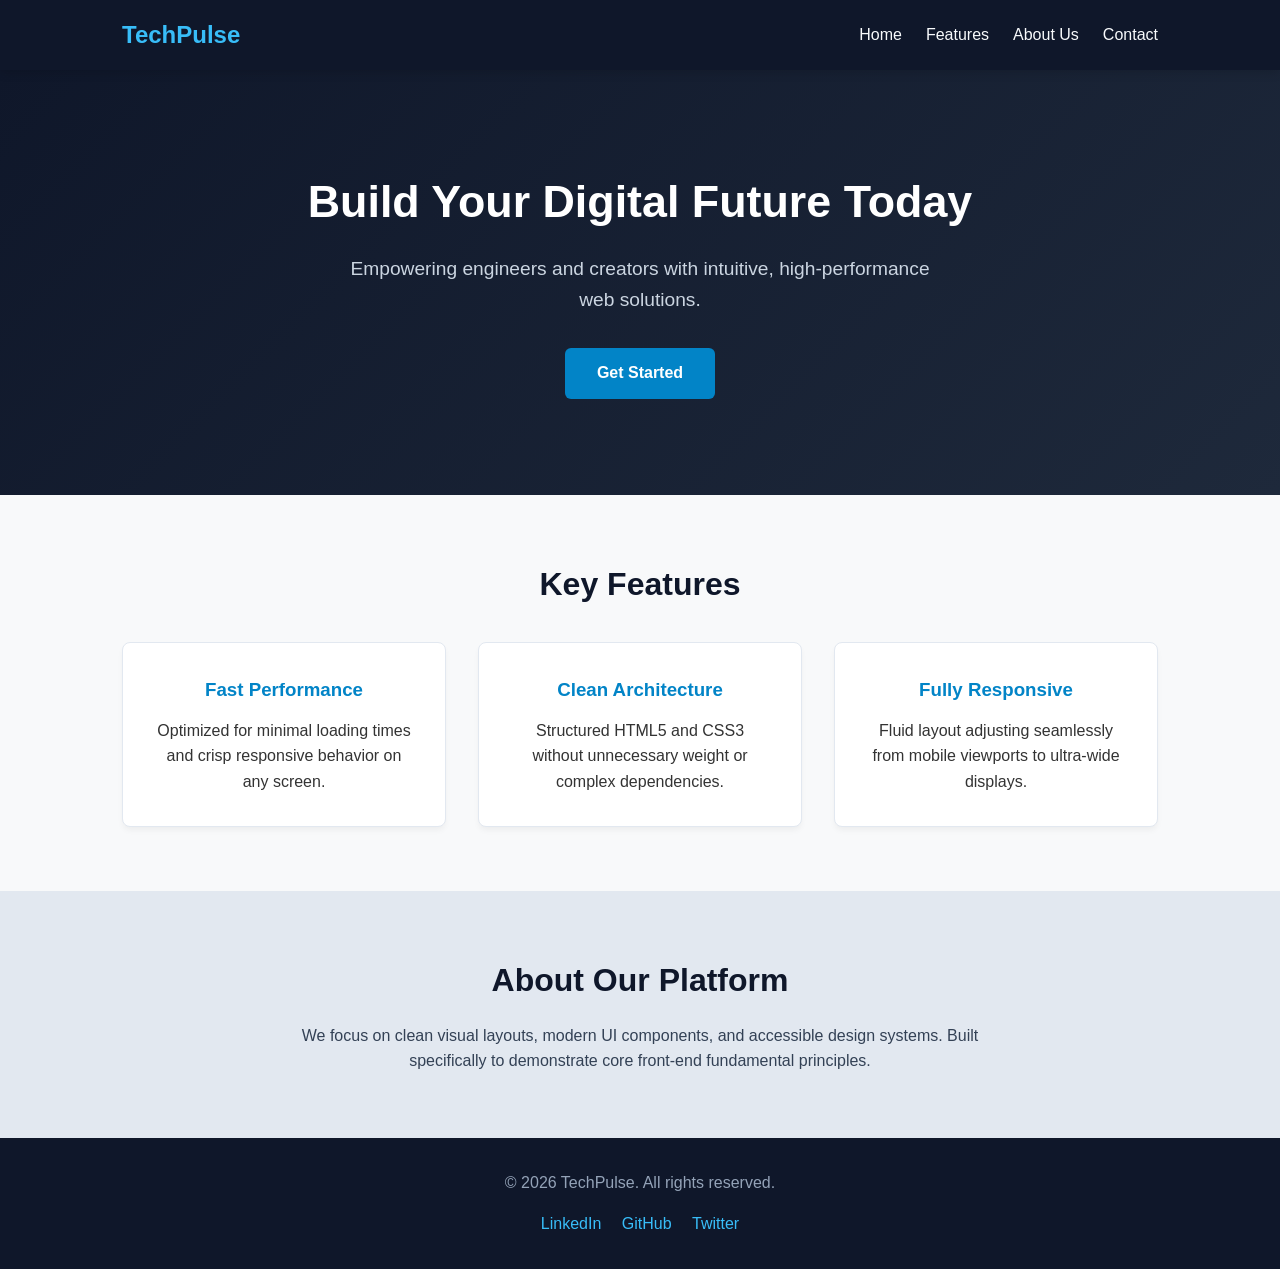
==== OIBSIP_WebDev-L1-LandingPage/index.html @ 7fade40a "Add files via upload" ====
<!DOCTYPE html>
<html lang="en">
<head>
    <meta charset="UTF-8">
    <meta name="viewport" content="width=device-width, initial-scale=1.0">
    <title>Landing Page - Task 1</title>
    <link rel="stylesheet" href="style.css">
</head>
<body>

    <header class="navbar">
        <div class="nav-container">
            <a href="#" class="logo">TechPulse</a>
            <nav>
                <ul class="nav-links">
                    <li><a href="#hero">Home</a></li>
                    <li><a href="#features">Features</a></li>
                    <li><a href="#about">About Us</a></li>
                    <li><a href="#contact">Contact</a></li>
                </ul>
            </nav>
        </div>
    </header>

    <section id="hero" class="hero-section">
        <div class="hero-content">
            <h1>Build Your Digital Future Today</h1>
            <p>Empowering engineers and creators with intuitive, high-performance web solutions.</p>
            <a href="#features" class="btn-primary">Get Started</a>
        </div>
    </section>

    <!-- Content Section 1: Features -->
    <section id="features" class="features-section">
        <h2>Key Features</h2>
        <div class="card-grid">
            <div class="card">
                <h3>Fast Performance</h3>
                <p>Optimized for minimal loading times and crisp responsive behavior on any screen.</p>
            </div>
            <div class="card">
                <h3>Clean Architecture</h3>
                <p>Structured HTML5 and CSS3 without unnecessary weight or complex dependencies.</p>
            </div>
            <div class="card">
                <h3>Fully Responsive</h3>
                <p>Fluid layout adjusting seamlessly from mobile viewports to ultra-wide displays.</p>
            </div>
        </div>
    </section>

    <section id="about" class="about-section">
        <h2>About Our Platform</h2>
        <p>We focus on clean visual layouts, modern UI components, and accessible design systems. Built specifically to demonstrate core front-end fundamental principles.</p>
    </section>

    <footer id="contact" class="footer">
        <div class="footer-content">
            <p>&copy; 2026 TechPulse. All rights reserved.</p>
            <div class="social-links">
                <a href="#">LinkedIn</a>
                <a href="#">GitHub</a>
                <a href="#">Twitter</a>
            </div>
        </div>
    </footer>

</body>
</html>
---- OIBSIP_WebDev-L1-LandingPage/style.css ----
* {
    margin: 0;
    padding: 0;
    box-sizing: border-box;
}

body {
    font-family: 'Segoe UI', Tahoma, Geneva, Verdana, sans-serif;
    color: #333333;
    line-height: 1.6;
    background-color: #f8f9fa;
}

.navbar {
    position: sticky;
    top: 0;
    background-color: #0f172a;
    box-shadow: 0 2px 10px rgba(0, 0, 0, 0.15);
    z-index: 1000;
}

.nav-container {
    max-width: 1100px;
    margin: 0 auto;
    display: flex;
    justify-content: space-between;
    align-items: center;
    padding: 1rem 2rem;
}

.logo {
    color: #38bdf8;
    font-size: 1.5rem;
    font-weight: 700;
    text-decoration: none;
}

.nav-links {
    display: flex;
    list-style: none;
    gap: 1.5rem;
}

.nav-links a {
    color: #f8fafc;
    text-decoration: none;
    font-weight: 500;
    transition: color 0.3s ease;
}

.nav-links a:hover {
    color: #38bdf8;
}

.hero-section {
    background: linear-gradient(135deg, #0f172a 0%, #1e293b 100%);
    color: #ffffff;
    padding: 6rem 2rem;
    text-align: center;
}

.hero-content h1 {
    font-size: 2.8rem;
    margin-bottom: 1rem;
}

.hero-content p {
    font-size: 1.2rem;
    color: #cbd5e1;
    max-width: 600px;
    margin: 0 auto 2rem auto;
}

.btn-primary {
    display: inline-block;
    background-color: #0284c7;
    color: #ffffff;
    padding: 0.8rem 2rem;
    border-radius: 6px;
    text-decoration: none;
    font-weight: 600;
    transition: background-color 0.3s ease;
}

.btn-primary:hover {
    background-color: #0369a1;
}

.features-section {
    max-width: 1100px;
    margin: 4rem auto;
    padding: 0 2rem;
    text-align: center;
}

.features-section h2 {
    font-size: 2rem;
    margin-bottom: 2rem;
    color: #0f172a;
}

.card-grid {
    display: grid;
    grid-template-columns: repeat(auto-fit, minmax(280px, 1fr));
    gap: 2rem;
}

.card {
    background-color: #ffffff;
    padding: 2rem;
    border-radius: 8px;
    border: 1px solid #e2e8f0;
    box-shadow: 0 4px 6px -1px rgba(0, 0, 0, 0.05);
}

.card h3 {
    margin-bottom: 0.8rem;
    color: #0284c7;
}

.about-section {
    background-color: #e2e8f0;
    padding: 4rem 2rem;
    text-align: center;
}

.about-section h2 {
    font-size: 2rem;
    margin-bottom: 1rem;
    color: #0f172a;
}

.about-section p {
    max-width: 700px;
    margin: 0 auto;
    color: #334155;
}

.footer {
    background-color: #0f172a;
    color: #94a3b8;
    padding: 2rem;
    text-align: center;
}

.footer-content {
    max-width: 1100px;
    margin: 0 auto;
    display: flex;
    flex-direction: column;
    gap: 1rem;
    align-items: center;
}

.social-links a {
    color: #38bdf8;
    text-decoration: none;
    margin: 0 0.5rem;
}

@media (max-width: 600px) {
    .nav-container {
        flex-direction: column;
        gap: 1rem;
    }

    .hero-content h1 {
        font-size: 2rem;
    }
}
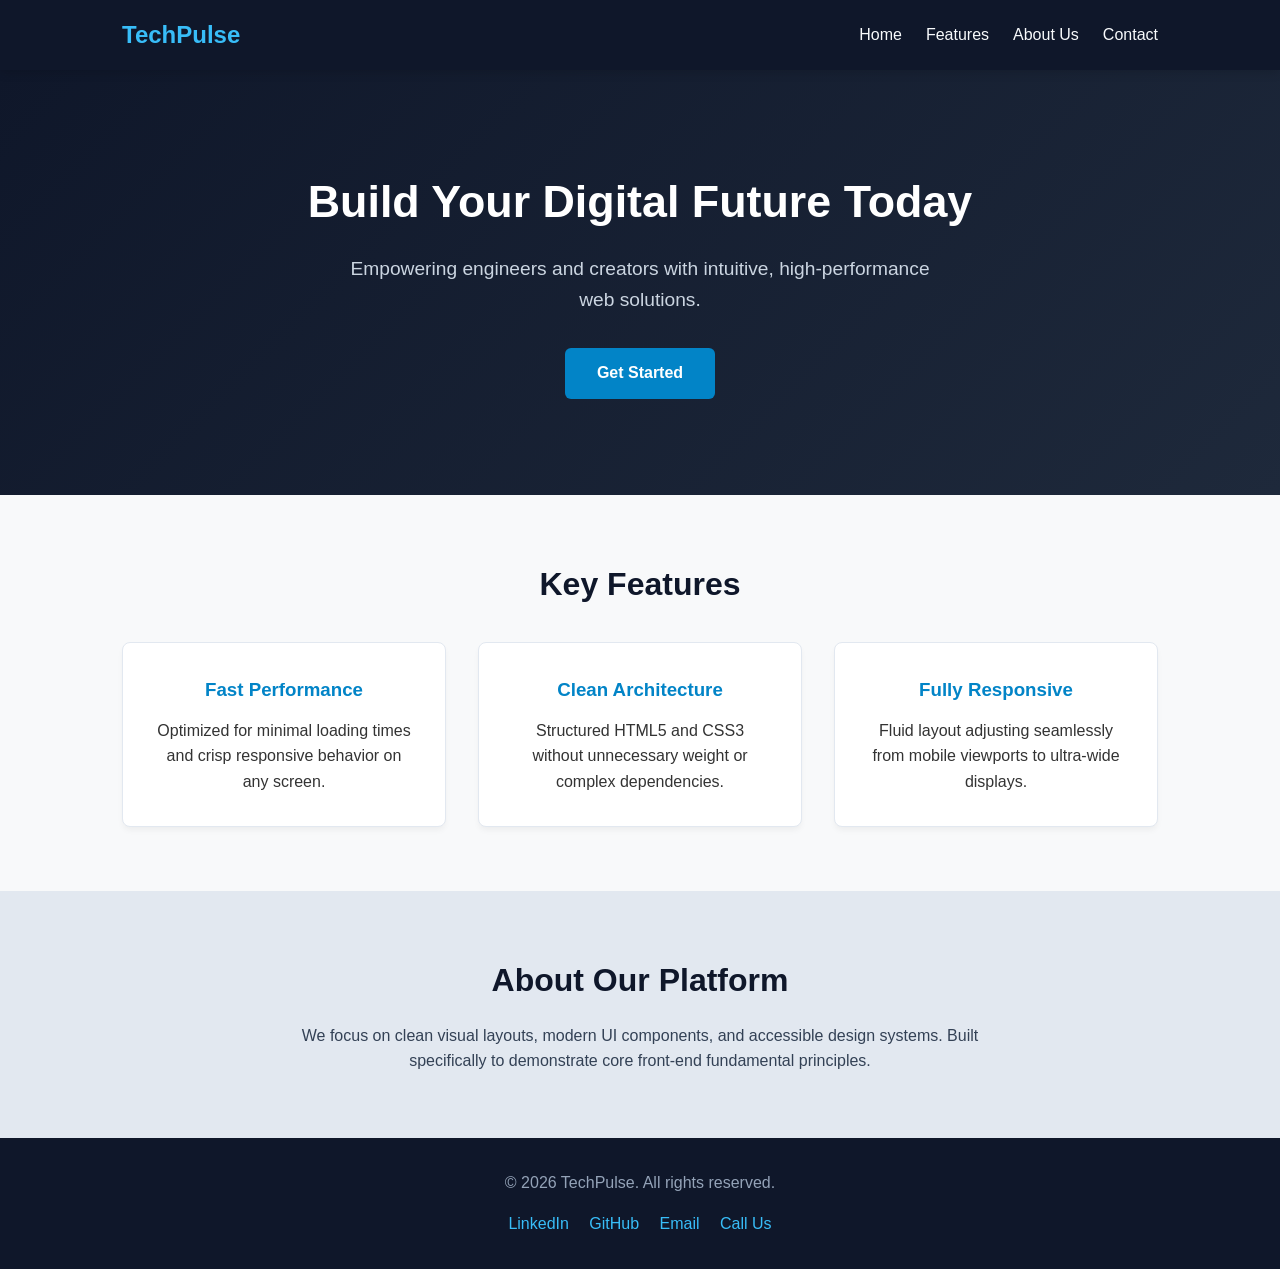
==== commit 805cc8e3: "Enhance footer with additional contact information Updated footer with social links and contact opti" ====
--- a/OIBSIP_WebDev-L1-LandingPage/index.html
+++ b/OIBSIP_WebDev-L1-LandingPage/index.html
@@ -54,16 +54,17 @@
         <p>We focus on clean visual layouts, modern UI components, and accessible design systems. Built specifically to demonstrate core front-end fundamental principles.</p>
     </section>
 
-    <footer id="contact" class="footer">
-        <div class="footer-content">
-            <p>&copy; 2026 TechPulse. All rights reserved.</p>
-            <div class="social-links">
-                <a href="#">LinkedIn</a>
-                <a href="#">GitHub</a>
-                <a href="#">Twitter</a>
-            </div>
-        </div>
-    </footer>
+ <footer id="contact" class="footer">
+  <div class="footer-content">
+    <p>&copy; 2026 TechPulse. All rights reserved.</p>
+    <div class="social-links">
+      <a href="https://www.linkedin.com/in/philimon-gyamerah-a70b60377?utm_source=share_via&utm_content=profile&utm_medium=member_ios" target="_blank" rel="noopener noreferrer">LinkedIn</a>
+      <a href="https://philimon908.github.io/" target="_blank" rel="noopener noreferrer">GitHub</a>
+      <a href="mailto:Philimon908@gmail.com" target="_blank" rel="noopener noreferrer">Email</a>
+      <a href="tel:+233535272432" target="_blank" rel="noopener noreferrer">Call Us</a>
+    </div>
+  </div>
+</footer>
 
 </body>
-</html>+</html>
